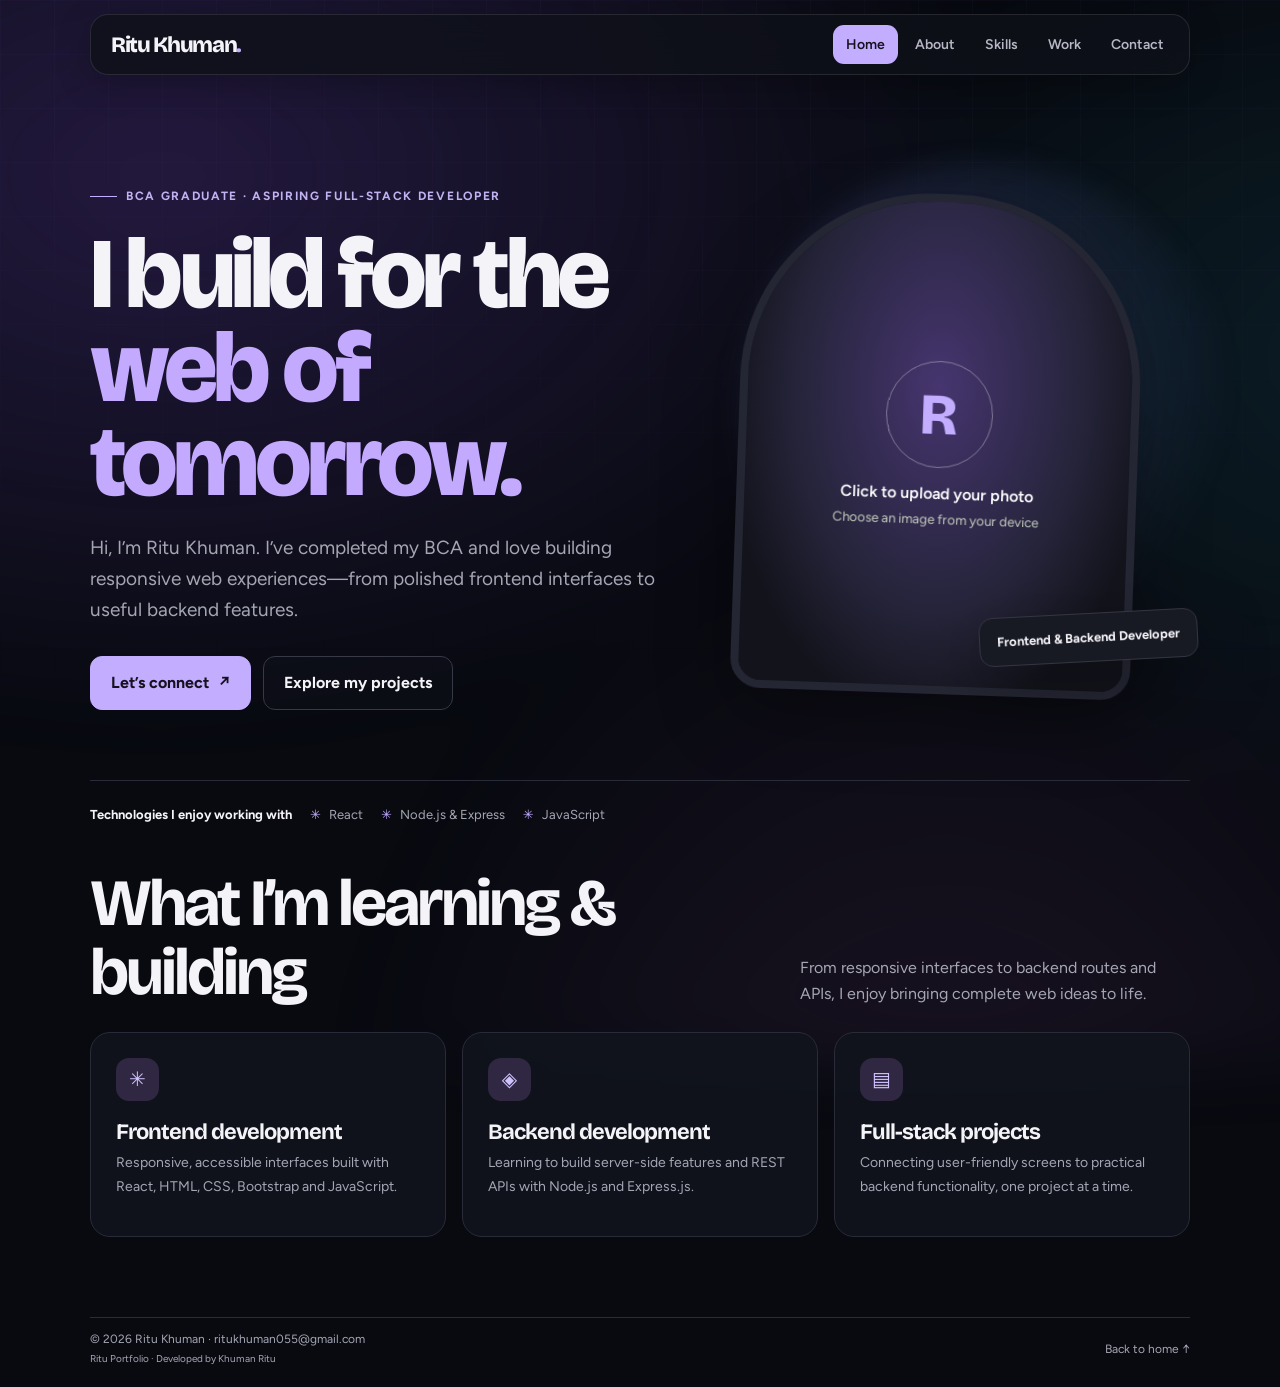
==== index.html @ 0243b539 "Add files via upload" ====
<!DOCTYPE html>
<html lang="en">
<head>
<meta charset="utf-8">
<meta name="viewport" content="width=device-width, initial-scale=1, viewport-fit=cover">
<title>Ritu Khuman | BCA Graduate &amp; Web Developer</title>
<link href="https://fonts.googleapis.com/css2?family=Bricolage+Grotesque:wght@600;800&family=Figtree:wght@400;500;600;700&display=swap" rel="stylesheet">
<meta name="theme-color" content="#f5f4ef">
<link rel="stylesheet" href="style.css">
</head>
<body>
<div class="wrap">
<nav><b>Ritu Khuman</b><div>
<a href="index.html" aria-current="page">Home</a>
<a href="about.html">About</a>
<a href="skills.html">Skills</a>
<a href="work.html">Work</a>
<a href="contact.html">Contact</a>
</div></nav>
<main>
<section class="hero">
<div class="hero-copy">
<p class="eyebrow">BCA graduate · Aspiring full-stack developer</p>
<h1>I build for the<br><em>web of tomorrow.</em></h1>
<p class="lead">Hi, I’m Ritu Khuman. I’ve completed my BCA and love building responsive web experiences—from polished frontend interfaces to useful backend features.</p>
<div class="actions"><a class="btn" href="contact.html">Let’s connect <span aria-hidden="true">↗</span></a><a class="btn alt" href="work.html">Explore my projects</a></div>
</div>
<div class="hero-visual">
<button class="photo" id="photoBtn" type="button" aria-label="Upload your photo">
<img id="photoImg" alt="Ritu Khuman"><span>Click to upload your photo<small>Choose an image from your device</small></span>
</button>
<div class="photo-note">Frontend &amp; Backend Developer</div>
<input type="file" id="photoIn" accept="image/*" hidden>
</div>
</section>
<div class="trust-row"><strong>Technologies I enjoy working with</strong><span>React</span><span>Node.js &amp; Express</span><span>JavaScript</span></div>
<section class="home-services">
<div class="section-head"><h2>What I’m learning &amp; building</h2><p>From responsive interfaces to backend routes and APIs, I enjoy bringing complete web ideas to life.</p></div>
<div class="service-grid">
<article class="service-card"><span class="icon" aria-hidden="true">✳</span><h3>Frontend development</h3><p>Responsive, accessible interfaces built with React, HTML, CSS, Bootstrap and JavaScript.</p></article>
<article class="service-card"><span class="icon" aria-hidden="true">◈</span><h3>Backend development</h3><p>Learning to build server-side features and REST APIs with Node.js and Express.js.</p></article>
<article class="service-card"><span class="icon" aria-hidden="true">▤</span><h3>Full-stack projects</h3><p>Connecting user-friendly screens to practical backend functionality, one project at a time.</p></article>
</div>
</section>
</main>
<footer><span>&copy; <span id="yr"></span> Ritu Khuman · <a href="https://mail.google.com/mail/?view=cm&amp;fs=1&amp;to=ritukhuman055@gmail.com" target="_blank" rel="noopener">ritukhuman055@gmail.com</a><br><small>Ritu Portfolio · Developed by Khuman Ritu</small></span><a href="index.html">Back to home ↑</a></footer>
</div>
<script src="script.js"></script>
</body>
</html>
---- style.css ----
:root{--bg:#f5f4ef;--paper:#fffefa;--ink:#171a19;--muted:#686e69;--line:#dedfd8;--accent:#c9f36a;--accent-dark:#26351b;--dark:#171b19;--lav:#ddd5ff;--coral:#ff9c7a;--blue:#a8d8ff;--shadow:0 24px 70px rgba(29,37,28,.11)}
*{box-sizing:border-box}
html{scroll-behavior:smooth;padding-top:env(safe-area-inset-top,0px);padding-bottom:env(safe-area-inset-bottom,0px)}
body{margin:0;background:var(--bg);color:var(--ink);font:400 16px/1.65 'Figtree',system-ui,sans-serif;overflow-x:hidden}
body:before{content:"";position:fixed;inset:0;pointer-events:none;opacity:.17;z-index:-1;background-image:radial-gradient(#475044 0.45px,transparent .6px);background-size:6px 6px;mask-image:linear-gradient(to bottom,black,transparent 75%)}
h1,h2,h3,p{margin-top:0}h1,h2,h3{font-family:'Bricolage Grotesque',sans-serif;line-height:1.04;letter-spacing:-.045em}a{color:inherit}
.wrap{max-width:1160px;margin:0 auto;padding:0 30px}
nav{position:sticky;top:12px;z-index:10;display:flex;justify-content:space-between;align-items:center;gap:16px;padding:10px 12px 10px 20px;margin-top:14px;border:1px solid rgba(222,223,216,.85);border-radius:18px;background:rgba(255,254,250,.88);backdrop-filter:blur(18px);box-shadow:0 8px 30px rgba(29,37,28,.06)}
nav b{font:800 22px 'Bricolage Grotesque',sans-serif;letter-spacing:-.06em}nav b:after{content:".";color:#83a83d}nav div{display:flex;gap:4px;flex-wrap:wrap}nav div a{text-decoration:none;color:var(--muted);padding:8px 13px;border-radius:11px;font-size:14px;font-weight:600;transition:background .2s,color .2s}nav div a:hover,nav div a[aria-current="page"]{background:var(--dark);color:white}
a:focus-visible,button:focus-visible,input:focus-visible,textarea:focus-visible{outline:3px solid #8dbb37;outline-offset:3px}
main{padding:58px 0 80px;min-height:70vh;animation:page-in .65s cubic-bezier(.2,.7,.2,1) both}
.hero{position:relative;isolation:isolate;display:grid;grid-template-columns:1.13fr .87fr;gap:62px;align-items:center;min-height:570px;padding:46px 0 70px}
.hero:before{content:"";position:absolute;z-index:-1;width:490px;height:490px;right:-40px;top:28px;border-radius:50%;background:radial-gradient(circle at 42% 42%,rgba(201,243,106,.65),rgba(201,243,106,.22) 42%,transparent 72%);filter:blur(12px);animation:float 9s ease-in-out infinite alternate}
.eyebrow{display:inline-flex;align-items:center;gap:9px;margin:0 0 20px;color:#56604e;text-transform:uppercase;letter-spacing:.14em;font-size:12px;font-weight:700}.eyebrow:before{content:"";width:27px;height:1px;background:#7e984e}
h1{font-size:clamp(58px,8vw,100px);max-width:700px;margin:0 0 23px;font-weight:800;line-height:.94}h1 em{font-style:normal;color:#718d3d}h2{font-size:clamp(40px,6vw,66px);margin-bottom:18px}h3{font-size:24px}.lead{max-width:570px;color:var(--muted);font-size:19px;line-height:1.65;margin:0 0 30px}
.actions{display:flex;flex-wrap:wrap;gap:12px}.btn{display:inline-flex;align-items:center;justify-content:center;gap:10px;padding:13px 20px;border-radius:12px;background:var(--dark);color:#fff;font-weight:700;text-decoration:none;border:1px solid var(--dark);transition:transform .2s,box-shadow .2s,background .2s}.btn:hover{transform:translateY(-3px);box-shadow:0 12px 25px rgba(23,27,25,.17)}.btn.alt{background:transparent;color:var(--ink);border-color:var(--line)}.btn.alt:hover{background:white}
.photo{position:relative;width:min(100%,400px);aspect-ratio:4/5;margin:0 auto;border-radius:190px 190px 30px 30px;background:var(--dark);border:8px solid var(--paper);box-shadow:var(--shadow);padding:0;cursor:pointer;overflow:hidden;color:white;font:600 16px Figtree,sans-serif;transform:rotate(2deg);animation:photo-in .9s .12s both;transition:transform .35s,border-color .35s}.photo:hover{transform:rotate(0) translateY(-5px);border-color:white}.photo:after{content:"";position:absolute;inset:0;background:linear-gradient(150deg,transparent 42%,rgba(0,0,0,.55));pointer-events:none}.photo img{width:100%;height:100%;object-fit:cover;display:none}.photo.has img{display:block}.photo.has span{display:none}.photo span{position:absolute;z-index:1;inset:0;display:flex;flex-direction:column;align-items:center;justify-content:center;gap:8px;padding:20px;text-align:center;background:radial-gradient(ellipse at 50% 38%,#485638,#242b23 53%,#171b19 80%)}.photo span:before{content:"R";display:grid;place-items:center;width:105px;height:105px;margin-bottom:8px;border:1px solid rgba(255,255,255,.35);border-radius:50%;font:800 58px 'Bricolage Grotesque';color:var(--accent)}.photo small{font-weight:400;color:#c8cec0}.photo-note{position:absolute;z-index:2;right:-8px;bottom:32px;padding:13px 17px;border:1px solid var(--line);border-radius:14px;background:var(--paper);box-shadow:var(--shadow);font-size:13px;font-weight:700;transform:rotate(-3deg)}
.trust-row{display:flex;align-items:center;gap:18px;flex-wrap:wrap;border-top:1px solid var(--line);padding:23px 0;color:var(--muted);font-size:13px}.trust-row strong{color:var(--ink);font-weight:700}.trust-row span{display:flex;align-items:center;gap:8px}.trust-row span:before{content:"✳";color:#809a4a}
.section-head{display:flex;justify-content:space-between;align-items:end;gap:20px;margin:22px 0 24px}.section-head h2{margin:0}.section-head p{max-width:390px;color:var(--muted);margin:0}.service-grid{display:grid;grid-template-columns:repeat(3,1fr);gap:16px}.service-card{min-height:205px;padding:25px;border:1px solid var(--line);border-radius:20px;background:var(--paper);transition:transform .22s,box-shadow .22s}.service-card:hover{transform:translateY(-5px);box-shadow:var(--shadow)}.service-card .icon{display:grid;place-items:center;width:43px;height:43px;margin-bottom:20px;border-radius:13px;background:var(--accent);font-size:20px}.service-card h3{font-size:22px;margin-bottom:8px}.service-card p{color:var(--muted);font-size:14px;margin:0}
.page-heading{max-width:800px;margin:40px 0 42px}.page-heading h1{font-size:clamp(50px,7vw,84px);margin-bottom:20px}.page-heading .lead{max-width:700px}.text{max-width:720px;color:var(--muted);font-size:18px}.about-layout{display:grid;grid-template-columns:1fr .75fr;gap:70px;align-items:start}.about-card{padding:30px;background:var(--dark);color:white;border-radius:22px}.about-card p{color:#c4c9bf}.about-card strong{color:var(--accent)}
.chips{display:grid;grid-template-columns:repeat(4,1fr);gap:14px;padding:0;margin:34px 0 0;list-style:none}.chips li{background:var(--paper);border:1px solid var(--line);border-radius:17px;padding:19px 18px;font-weight:650;transition:transform .2s,border-color .2s}.chips li:hover{transform:translateY(-4px);border-color:#a8c56c}.chips li:before{content:"✳";color:#8ba94d;margin-right:9px}
.work-intro{color:var(--muted);margin:-12px 0 28px;max-width:58em}.projects{display:grid;grid-template-columns:repeat(3,minmax(0,1fr));gap:20px}.proj{overflow:hidden;background:var(--paper);border:1px solid var(--line);border-radius:20px;transition:transform .25s,border-color .25s,box-shadow .25s;animation:card-in .55s both}.proj:nth-child(3n+2){animation-delay:.06s}.proj:nth-child(3n){animation-delay:.12s}.proj:hover{transform:translateY(-6px);border-color:#a9c76b;box-shadow:var(--shadow)}.proj-visual{height:155px;display:grid;place-items:center;overflow:hidden;position:relative;background:linear-gradient(135deg,#e3eaf4,#d3dafa)}.proj-visual:before{content:"";position:absolute;width:190px;height:190px;border-radius:50%;background:rgba(255,255,255,.58);right:-30px;top:-70px}.proj-visual:after{content:"";position:absolute;width:140px;height:140px;border:1px solid rgba(23,27,25,.12);border-radius:50%;left:-24px;bottom:-90px}.proj-visual span{z-index:1;width:70%;height:82px;padding:14px;border:1px solid rgba(20,30,24,.12);border-radius:13px;background:rgba(255,254,250,.88);box-shadow:0 12px 28px rgba(20,30,24,.11);font-size:12px;font-weight:700;color:#3b4535}.proj:nth-child(5n+2) .proj-visual{background:linear-gradient(135deg,#d7f1d8,#bbdcae)}.proj:nth-child(5n+3) .proj-visual{background:linear-gradient(135deg,#ffe5d6,#ffc3a9)}.proj:nth-child(5n+4) .proj-visual{background:linear-gradient(135deg,#e9e1ff,#cfc0fc)}.proj:nth-child(5n) .proj-visual{background:linear-gradient(135deg,#fff1b9,#f8d881)}.proj-content{padding:20px 21px 23px}.proj h3{font-size:21px;margin:10px 0 8px}.proj p{color:var(--muted);font-size:14px;line-height:1.55;margin:0 0 15px}.proj small{color:#687064;font-size:12px;font-weight:600}.tag{display:inline-block;background:#eff4e6;color:#586d38;border-radius:7px;padding:4px 9px;font-size:11px;font-weight:700;letter-spacing:.02em}
.contact-layout{display:grid;grid-template-columns:.8fr 1fr;gap:55px;align-items:start}.contact-panel{padding:30px;border-radius:22px;background:var(--dark);color:white}.contact-panel p{color:#c4c9bf}.form{display:grid;gap:16px;max-width:600px;padding:28px;background:var(--paper);border:1px solid var(--line);border-radius:22px;box-shadow:0 14px 40px rgba(29,37,28,.06)}.form label{display:grid;gap:7px;color:var(--ink);font-weight:600;font-size:14px}.form input,.form textarea{width:100%;background:#fff;color:var(--ink);border:1px solid var(--line);border-radius:11px;padding:12px 14px;font:inherit}.form input:focus,.form textarea:focus{outline:2px solid #a8c56c;border-color:transparent}.form button{justify-self:start;cursor:pointer;font:inherit;font-weight:600}#formMsg{margin:0;min-height:1.6em;color:var(--muted);font-size:14px}
footer{display:flex;justify-content:space-between;gap:16px;padding:25px 0 36px;color:var(--muted);font-size:13px;border-top:1px solid var(--line)}footer a{text-decoration:none}
@keyframes page-in{from{opacity:0;transform:translateY(12px)}to{opacity:1;transform:translateY(0)}}@keyframes photo-in{from{opacity:0;transform:translateX(20px) rotate(5deg)}to{opacity:1;transform:translateX(0) rotate(2deg)}}@keyframes card-in{from{opacity:0;transform:translateY(15px)}to{opacity:1;transform:translateY(0)}}@keyframes float{to{transform:translate(15px,14px) scale(1.05)}}
@media(max-width:850px){.hero{gap:30px;min-height:500px}.projects{grid-template-columns:repeat(2,minmax(0,1fr))}.chips{grid-template-columns:repeat(2,1fr)}.service-grid{grid-template-columns:1fr 1fr}.about-layout,.contact-layout{grid-template-columns:1fr;gap:28px}}
@media(max-width:620px){.wrap{padding:0 18px}nav{top:6px;margin-top:7px;padding:9px 10px;align-items:flex-start;flex-direction:column}nav div{width:100%;gap:2px}nav div a{font-size:12px;padding:7px 10px}.hero{grid-template-columns:1fr;gap:24px;padding:28px 0 38px}.hero:before{width:330px;height:330px;right:-60px;top:330px}.hero h1{font-size:clamp(52px,15vw,76px)}.hero .lead{font-size:17px}.photo{width:min(82%,330px)}.photo-note{right:2px}main{padding:30px 0 54px}.section-head{display:block}.section-head p{margin-top:10px}.service-grid,.projects{grid-template-columns:1fr}.proj-visual{height:175px}.page-heading{margin:24px 0 34px}.page-heading h1{font-size:clamp(48px,14vw,70px)}footer{flex-direction:column;gap:4px}}
@media(prefers-reduced-motion:reduce){*,*::before,*::after{animation-duration:.01ms!important;animation-iteration-count:1!important;scroll-behavior:auto!important;transition-duration:.01ms!important}}

/* Dark theme: slow ambient background motion and luminous accents */
:root{--bg:#080a10;--paper:#11141d;--ink:#f4f3f8;--muted:#a5a6b4;--line:#292c38;--accent:#c2adff;--accent-dark:#29213f;--dark:#171923;--lav:#c2adff;--coral:#ff9cba;--blue:#8ddcff;--shadow:0 24px 70px rgba(0,0,0,.36)}
body{background:#080a10;color:var(--ink);isolation:isolate}
body:before{position:fixed;inset:0;z-index:-1;pointer-events:none;opacity:.23;background-image:linear-gradient(rgba(193,174,255,.12) 1px,transparent 1px),linear-gradient(90deg,rgba(193,174,255,.12) 1px,transparent 1px);background-size:54px 54px;mask-image:linear-gradient(to bottom,black,transparent 88%);animation:grid-drift 26s linear infinite}
body:after{content:"";position:fixed;inset:-18%;z-index:-1;pointer-events:none;background:radial-gradient(ellipse at 18% 22%,rgba(116,71,203,.25),transparent 33%),radial-gradient(ellipse at 78% 34%,rgba(24,135,159,.17),transparent 31%),radial-gradient(ellipse at 54% 88%,rgba(126,68,142,.16),transparent 37%);filter:blur(34px);background-size:125% 125%;animation:aurora-flow 20s ease-in-out infinite alternate}
.wrap{position:relative}
nav{border-color:rgba(255,255,255,.1);background:rgba(15,17,25,.78);box-shadow:0 9px 35px rgba(0,0,0,.24)}
nav b:after{color:var(--accent)}nav div a{color:#b7b6c4}nav div a:hover,nav div a[aria-current="page"]{background:var(--accent);color:#15111f}
.eyebrow{color:#c1b3f1}.eyebrow:before{background:var(--accent)}h1 em{color:#c4aaff}
.hero:before{background:radial-gradient(circle at 42% 42%,rgba(143,104,223,.34),rgba(92,110,197,.15) 42%,transparent 72%);animation:orb-drift 11s ease-in-out infinite alternate}
.btn{background:var(--accent);color:#17111f;border-color:var(--accent)}.btn:hover{box-shadow:0 12px 32px rgba(163,132,255,.23)}.btn.alt{color:var(--ink);border-color:#393846;background:rgba(17,20,29,.42)}.btn.alt:hover{background:#1a1b27}
.photo{background:#12131d;border-color:#242633}.photo:hover{border-color:#b9a2ff}.photo span{background:radial-gradient(ellipse at 50% 38%,#46356f,#25243a 53%,#12131b 80%)}.photo span:before{color:var(--accent)}.photo-note{border-color:#343541;background:#171923;color:#f3f2f7;box-shadow:var(--shadow)}
.trust-row{border-color:var(--line);color:var(--muted)}.trust-row strong{color:var(--ink)}.trust-row span:before{color:#c2adff}
.service-card,.proj,.form{background:rgba(17,20,29,.91);border-color:#292c38}.service-card:hover,.proj:hover{border-color:#8d76c5;box-shadow:0 20px 48px rgba(0,0,0,.4)}.service-card .icon{background:#302842;color:#d0c2ff}.service-card p,.section-head p,.text,.work-intro,.proj p,.proj small{color:var(--muted)}
.about-card,.contact-panel{background:linear-gradient(145deg,#1d1a29,#11141d 72%);border:1px solid #302b3c}.about-card p,.contact-panel p{color:#c3c0cf}.about-card strong{color:var(--accent)}
.chips li{background:rgba(17,20,29,.92);border-color:#292c38}.chips li:hover{border-color:#8d76c5}.chips li:before{color:var(--accent)}
.proj-visual{background:radial-gradient(ellipse at 25% 15%,rgba(164,133,255,.35),transparent 50%),linear-gradient(135deg,#242b3e,#181a28)}.proj-visual:before{background:rgba(198,176,255,.11);animation:orb-drift 9s ease-in-out infinite alternate}.proj-visual:after{border-color:rgba(201,183,255,.2)}.proj-visual span{color:#f1eaff;background:rgba(19,20,31,.84);border-color:rgba(205,189,255,.2);box-shadow:0 12px 28px rgba(0,0,0,.28)}.proj:nth-child(5n+2) .proj-visual{background:radial-gradient(ellipse at 24% 12%,rgba(112,202,156,.24),transparent 50%),linear-gradient(135deg,#172c2b,#171c28)}.proj:nth-child(5n+3) .proj-visual{background:radial-gradient(ellipse at 24% 12%,rgba(255,156,122,.26),transparent 50%),linear-gradient(135deg,#302328,#1e1a26)}.proj:nth-child(5n+4) .proj-visual{background:radial-gradient(ellipse at 24% 12%,rgba(169,141,255,.3),transparent 50%),linear-gradient(135deg,#28213c,#191a29)}.proj:nth-child(5n) .proj-visual{background:radial-gradient(ellipse at 24% 12%,rgba(248,206,118,.22),transparent 50%),linear-gradient(135deg,#302b1d,#1c1c26)}
.tag{background:#28233a;color:#d2c3ff}.form{box-shadow:0 14px 40px rgba(0,0,0,.23)}.form label{color:var(--ink)}.form input,.form textarea{background:#0c0e15;color:var(--ink);border-color:#323542}.form input::placeholder,.form textarea::placeholder{color:#777989}.form input:focus,.form textarea:focus{outline-color:#b59aff}#formMsg{color:var(--muted)}footer{border-color:var(--line);color:var(--muted)}
@keyframes aurora-flow{0%{transform:translate3d(-1.5%,0,0) scale(1)}50%{transform:translate3d(1.8%,-1.2%,0) scale(1.04)}100%{transform:translate3d(-.5%,1.5%,0) scale(1.02)}}@keyframes grid-drift{to{background-position:54px 54px}}@keyframes orb-drift{from{transform:translate(-10px,-4px) scale(.94)}to{transform:translate(16px,14px) scale(1.06)}}
@media(prefers-reduced-motion:reduce){body:before,body:after,.hero:before,.proj-visual:before{animation:none!important}}
footer{padding:12px 0 18px;font-size:12px;align-items:center}footer a{transition:color .2s}footer a:hover{color:var(--accent)}
.proj-content{display:flex;flex-direction:column;align-items:flex-start}.proj-content p{flex:1}.project-link{margin-top:18px;padding:10px 14px;font-size:13px}.project-link span{font-size:16px;line-height:1}
.reveal{opacity:0;transform:translateY(22px);transition:opacity .7s ease,transform .7s cubic-bezier(.2,.7,.2,1)}.reveal.is-visible{opacity:1;transform:translateY(0)}.reveal-delay-1{transition-delay:.1s}.reveal-delay-2{transition-delay:.2s}.reveal-delay-3{transition-delay:.3s}
@media(prefers-reduced-motion:reduce){.reveal,.reveal.is-visible{opacity:1;transform:none;transition:none}}
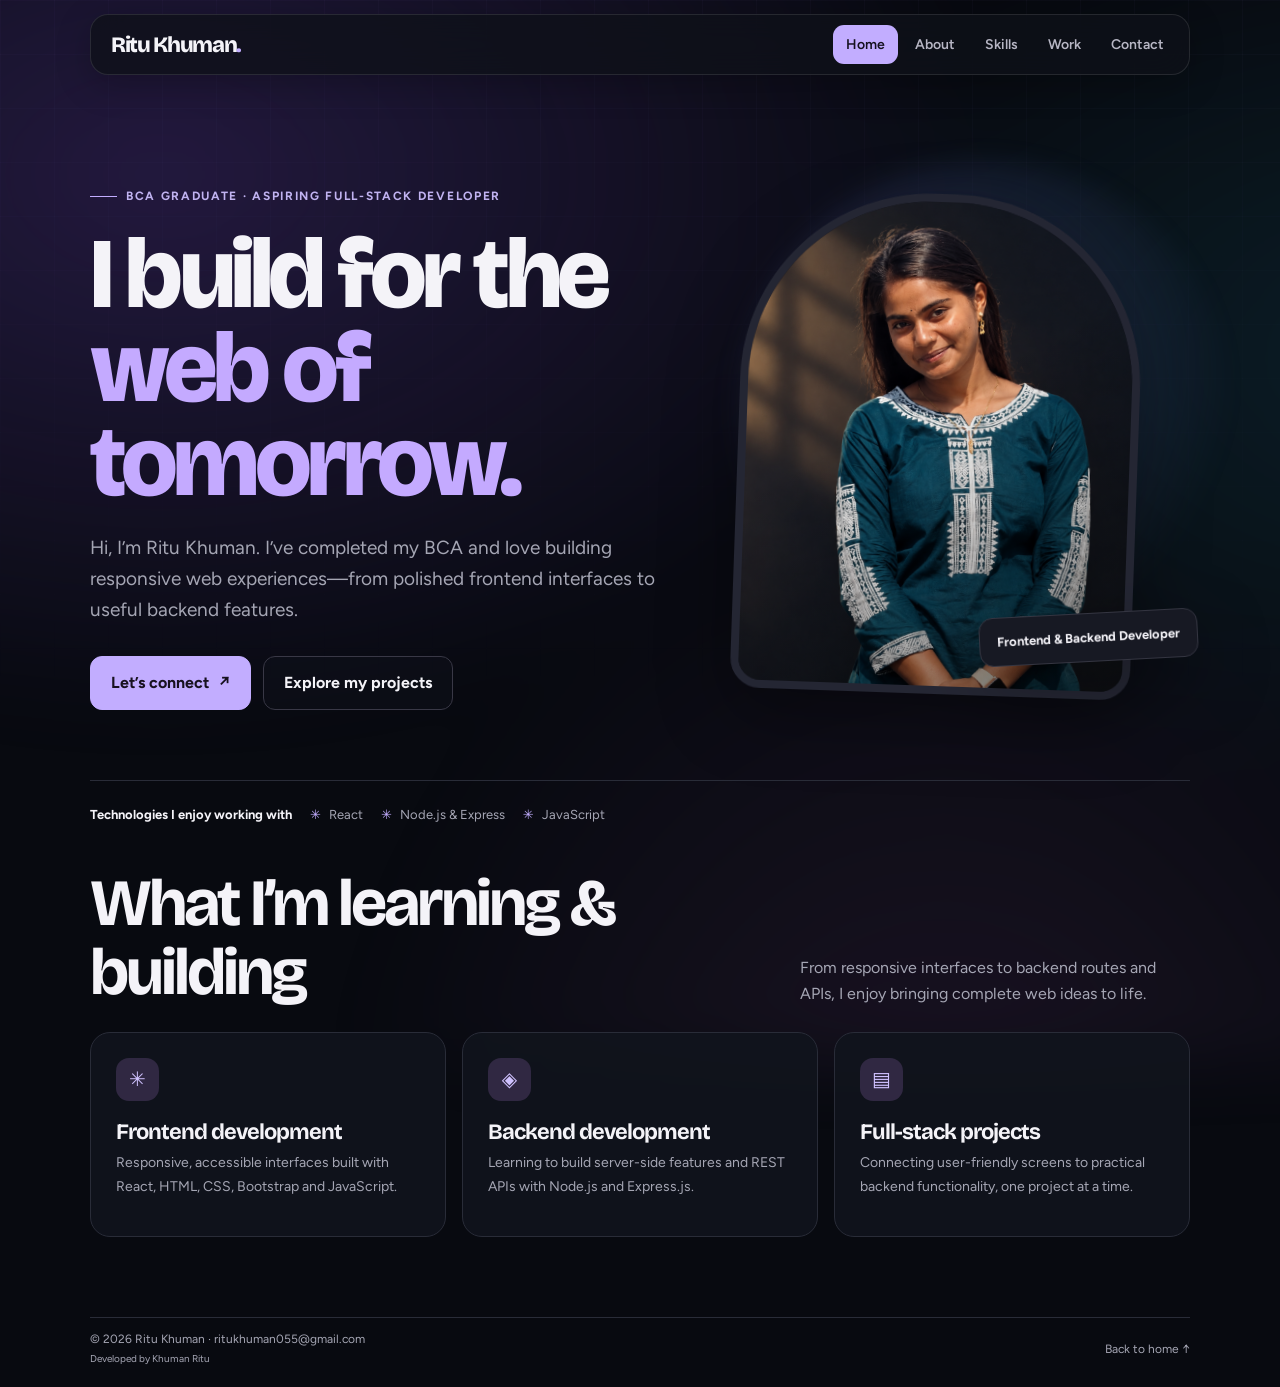
==== commit b5c08afc: "Update index.html" ====
--- a/index.html
+++ b/index.html
@@ -43,7 +43,7 @@
 </div>
 </section>
 </main>
-<footer><span>&copy; <span id="yr"></span> Ritu Khuman · <a href="https://mail.google.com/mail/?view=cm&amp;fs=1&amp;to=ritukhuman055@gmail.com" target="_blank" rel="noopener">ritukhuman055@gmail.com</a><br><small>Ritu Portfolio · Developed by Khuman Ritu</small></span><a href="index.html">Back to home ↑</a></footer>
+<footer><span>&copy; <span id="yr"></span> Ritu Khuman · <a href="https://mail.google.com/mail/?view=cm&amp;fs=1&amp;to=ritukhuman055@gmail.com" target="_blank" rel="noopener">ritukhuman055@gmail.com</a><br><small>Developed by Khuman Ritu</small></span><a href="index.html">Back to home ↑</a></footer>
 </div>
 <script src="script.js"></script>
 </body>
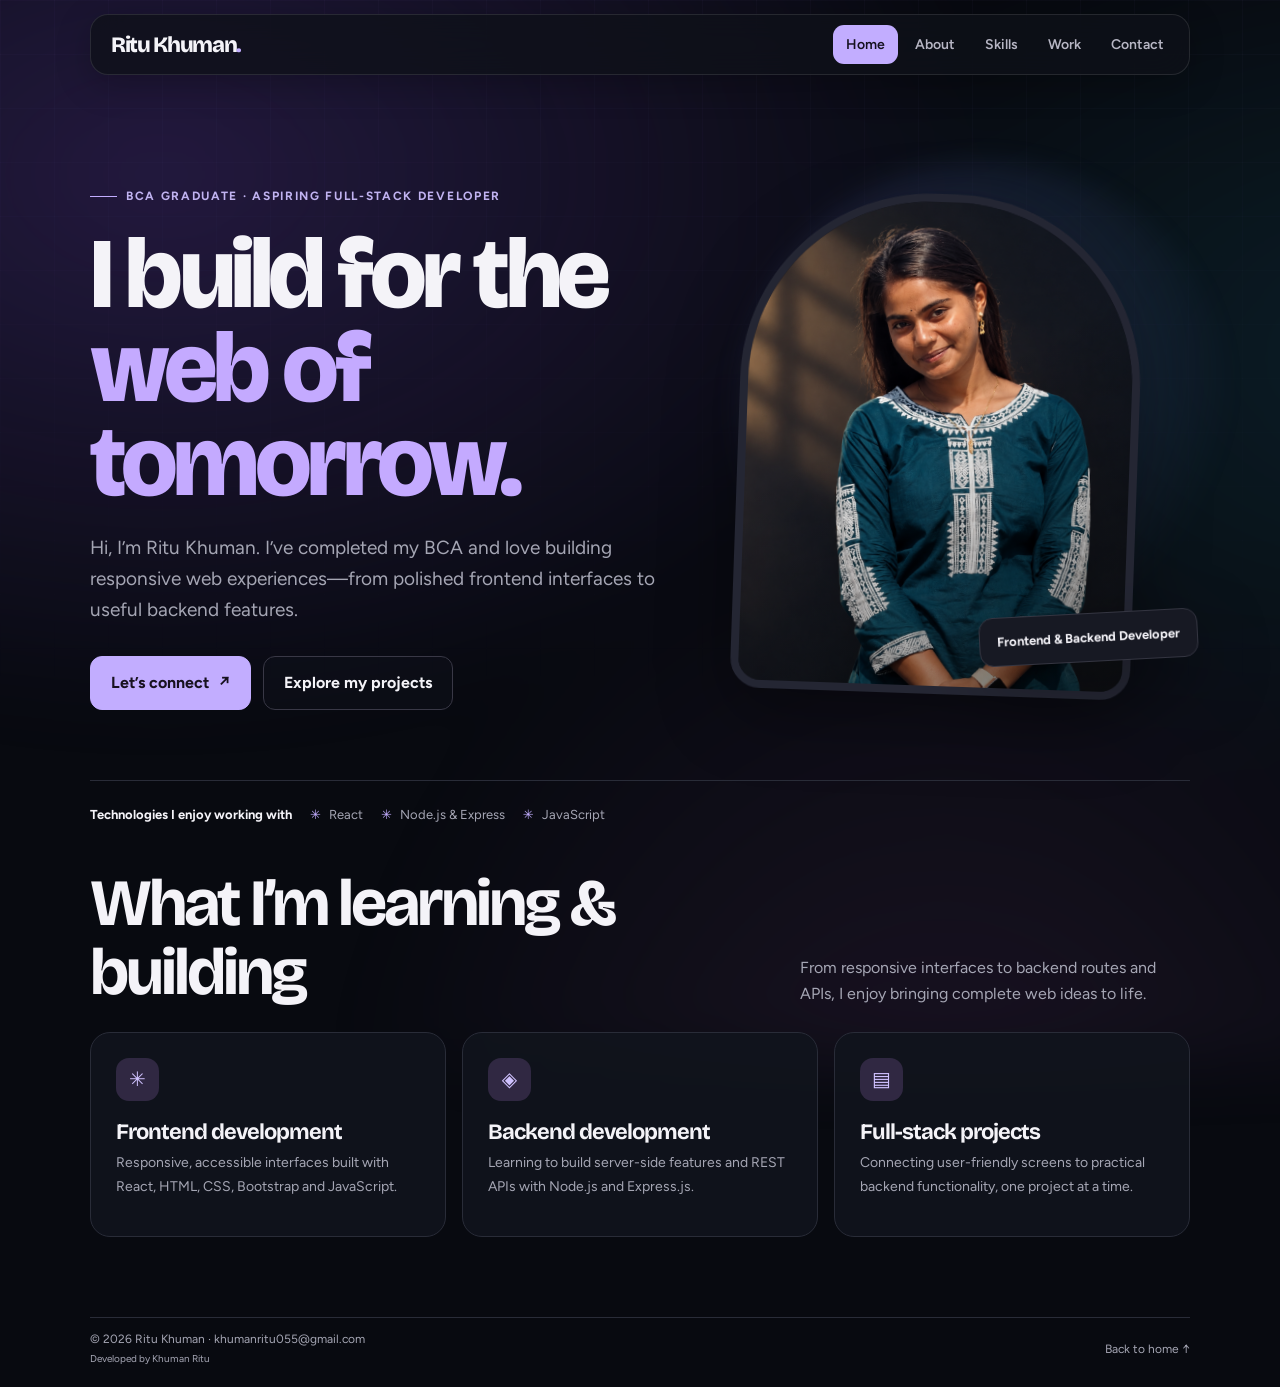
==== commit 07619f0d: "Update index.html" ====
--- a/index.html
+++ b/index.html
@@ -43,7 +43,7 @@
 </div>
 </section>
 </main>
-<footer><span>&copy; <span id="yr"></span> Ritu Khuman · <a href="https://mail.google.com/mail/?view=cm&amp;fs=1&amp;to=ritukhuman055@gmail.com" target="_blank" rel="noopener">ritukhuman055@gmail.com</a><br><small>Developed by Khuman Ritu</small></span><a href="index.html">Back to home ↑</a></footer>
+<footer><span>&copy; <span id="yr"></span> Ritu Khuman · <a href="https://mail.google.com/mail/?view=cm&amp;fs=1&amp;to=khumanritu055@gmail.com" target="_blank" rel="noopener">khumanritu055@gmail.com</a><br><small>Developed by Khuman Ritu</small></span><a href="index.html">Back to home ↑</a></footer>
 </div>
 <script src="script.js"></script>
 </body>
